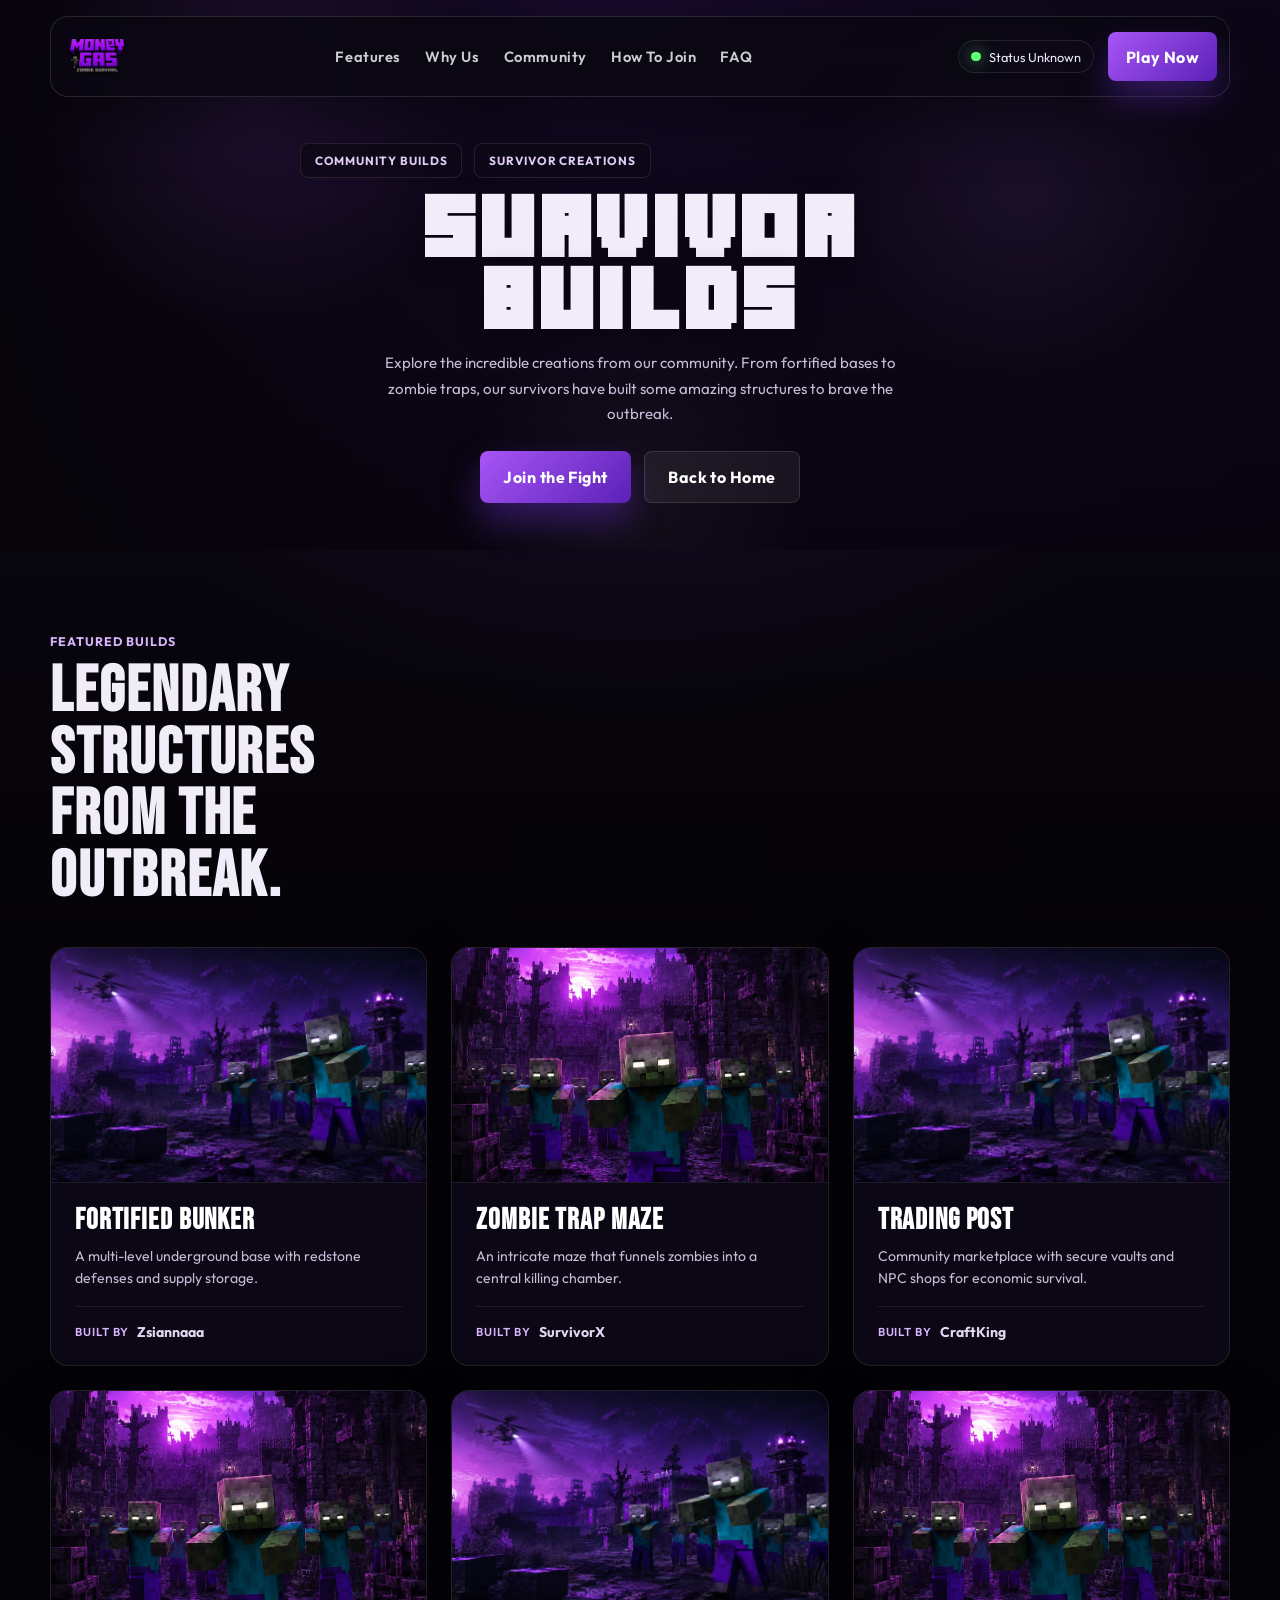
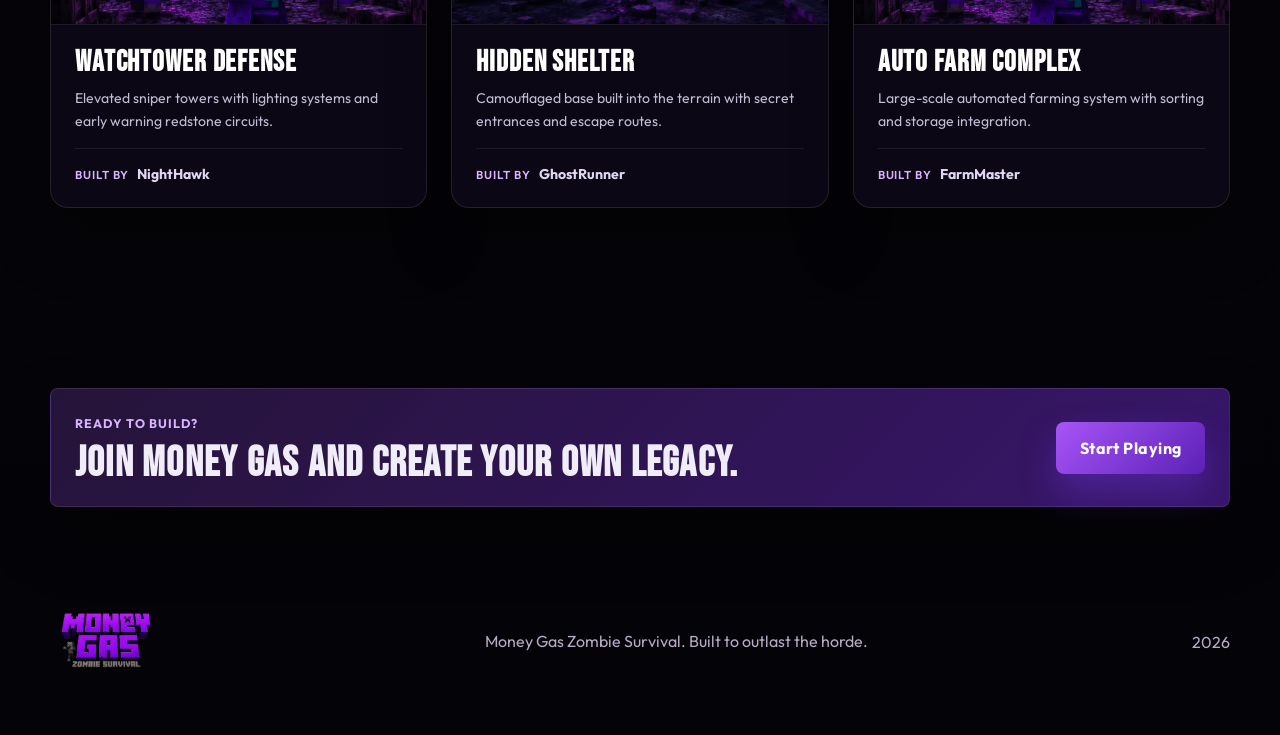
==== community.html @ 5d355101 "Remove buggy community API, create dedicated builds page Co-authored-by: CommandCodeBot <noreply@com" ====
<!DOCTYPE html>
<html lang="en">

<head>
  <meta charset="UTF-8">
  <meta name="viewport" content="width=device-width, initial-scale=1.0">
  <title>Community - Money Gas Zombie Survival</title>
  <meta name="description"
    content="Check out the amazing builds from Money Gas survivors. Browse player creations, bases, and structures from the community.">
  <link rel="icon" type="image/png" href="img/websiteicon_purple.png">
  <link rel="preconnect" href="https://fonts.googleapis.com">
  <link rel="preconnect" href="https://fonts.gstatic.com" crossorigin>
  <link
    href="https://fonts.googleapis.com/css2?family=Bebas+Neue&family=Outfit:wght@300;400;500;600;700;800&display=swap"
    rel="stylesheet">
  <link rel="stylesheet" href="style.css">
</head>

<body>
  <div class="site-shell">
    <header class="topbar">
      <a class="brand" href="index.html" aria-label="Money Gas home">
        <img src="img/logo_purple.png" alt="Money Gas logo">
      </a>

      <button class="nav-toggle" type="button" aria-expanded="false" aria-label="Open navigation">
        <span></span>
        <span></span>
        <span></span>
      </button>

      <nav class="nav">
        <a href="index.html#features">Features</a>
        <a href="index.html#survival">Why Us</a>
        <a href="community.html">Community</a>
        <a href="index.html#join">How To Join</a>
        <a href="index.html#faq">FAQ</a>
      </nav>

      <div class="topbar-actions">
        <div class="status-pill" id="server-status">
          <span class="status-dot"></span>
          <span id="status-text">Checking...</span>
        </div>
        <a class="button button-small" href="index.html#join">Play Now</a>
      </div>
    </header>

    <main>
      <section class="hero hero-community" id="home">
        <div class="hero-overlay"></div>
        <div class="hero-noise"></div>

        <div class="hero-content hero-content-center">
          <div class="hero-copy hero-copy-center">
            <div class="eyebrow-group">
              <span class="eyebrow">Community Builds</span>
              <span class="eyebrow">Survivor Creations</span>
            </div>

            <h1>Survivor Builds</h1>
            <p>
              Explore the incredible creations from our community. From fortified bases
              to zombie traps, our survivors have built some amazing structures to brave
              the outbreak.
            </p>

            <div class="hero-actions">
              <a class="button" href="index.html#join">Join the Fight</a>
              <a class="button button-ghost" href="index.html">Back to Home</a>
            </div>
          </div>
        </div>
      </section>

      <section class="section section-builds">
        <div class="section-heading">
          <span class="section-kicker">Featured Builds</span>
          <h2>Legendary structures from the outbreak.</h2>
        </div>

        <div class="builds-grid">
          <article class="build-card reveal">
            <div class="build-image">
              <img src="img/img1_purple.png" alt="Fortified bunker base">
            </div>
            <div class="build-info">
              <h3>Fortified Bunker</h3>
              <p>A multi-level underground base with redstone defenses and supply storage.</p>
              <div class="build-author">
                <span class="build-author-label">Built by</span>
                <span class="build-author-name">Zsiannaaa</span>
              </div>
            </div>
          </article>

          <article class="build-card reveal">
            <div class="build-image">
              <img src="img/img2_purple.png" alt="Zombie trap maze">
            </div>
            <div class="build-info">
              <h3>Zombie Trap Maze</h3>
              <p>An intricate maze that funnels zombies into a central killing chamber.</p>
              <div class="build-author">
                <span class="build-author-label">Built by</span>
                <span class="build-author-name">SurvivorX</span>
              </div>
            </div>
          </article>

          <article class="build-card reveal">
            <div class="build-image">
              <img src="img/img1_purple.png" alt="Trading post">
            </div>
            <div class="build-info">
              <h3>Trading Post</h3>
              <p>Community marketplace with secure vaults and NPC shops for economic survival.</p>
              <div class="build-author">
                <span class="build-author-label">Built by</span>
                <span class="build-author-name">CraftKing</span>
              </div>
            </div>
          </article>

          <article class="build-card reveal">
            <div class="build-image">
              <img src="img/img2_purple.png" alt="Watchtower defense">
            </div>
            <div class="build-info">
              <h3>Watchtower Defense</h3>
              <p>Elevated sniper towers with lighting systems and early warning redstone circuits.</p>
              <div class="build-author">
                <span class="build-author-label">Built by</span>
                <span class="build-author-name">NightHawk</span>
              </div>
            </div>
          </article>

          <article class="build-card reveal">
            <div class="build-image">
              <img src="img/img1_purple.png" alt="Hidden bunker">
            </div>
            <div class="build-info">
              <h3>Hidden Shelter</h3>
              <p>Camouflaged base built into the terrain with secret entrances and escape routes.</p>
              <div class="build-author">
                <span class="build-author-label">Built by</span>
                <span class="build-author-name">GhostRunner</span>
              </div>
            </div>
          </article>

          <article class="build-card reveal">
            <div class="build-image">
              <img src="img/img2_purple.png" alt="Auto farm complex">
            </div>
            <div class="build-info">
              <h3>Auto Farm Complex</h3>
              <p>Large-scale automated farming system with sorting and storage integration.</p>
              <div class="build-author">
                <span class="build-author-label">Built by</span>
                <span class="build-author-name">FarmMaster</span>
              </div>
            </div>
          </article>
        </div>
      </section>

      <section class="section section-cta">
        <div class="cta-banner reveal">
          <div>
            <span class="section-kicker">Ready to Build?</span>
            <h3>Join Money Gas and create your own legacy.</h3>
          </div>
          <a class="button" href="index.html#join">Start Playing</a>
        </div>
      </section>
    </main>

    <footer class="footer">
      <img src="img/logo_purple.png" alt="Money Gas footer logo">
      <p>Money Gas Zombie Survival. Built to outlast the horde.</p>
      <span id="year"></span>
    </footer>
  </div>

  <script src="script.js"></script>
</body>

</html>
---- style.css ----
:root {
  --bg: #060409;
  --bg-soft: #0d0816;
  --panel: rgba(14, 9, 24, 0.82);
  --panel-strong: rgba(22, 10, 36, 0.95);
  --line: rgba(255, 255, 255, 0.09);
  --text: #f0edf8;
  --muted: #c4bcd6;
  --purple-1: #a855f7;
  --purple-2: #7c3aed;
  --purple-3: #4c1d95;
  --glow: rgba(168, 85, 247, 0.38);
  --shadow: 0 30px 60px rgba(0, 0, 0, 0.35);
  --radius-lg: 18px;
  --radius-md: 8px;
  --radius-sm: 8px;
  --container: min(1180px, calc(100% - 2rem));
}

@font-face {
  font-family: "Minecrafter";
  src: url("fonts/Minecrafter.Reg.ttf") format("truetype");
  font-weight: 400;
  font-style: normal;
  font-display: swap;
}

* {
  box-sizing: border-box;
}

html {
  scroll-behavior: smooth;
}

body {
  margin: 0;
  min-width: 320px;
  background:
    radial-gradient(circle at top, rgba(124, 58, 237, 0.22), transparent 30%),
    linear-gradient(180deg, #0d0816 0%, #060409 35%, #040307 100%);
  color: var(--text);
  font-family: "Outfit", "Segoe UI", sans-serif;
}

img,
video {
  max-width: 100%;
  display: block;
}

a {
  color: inherit;
  text-decoration: none;
}

button {
  font: inherit;
}

.site-shell {
  position: relative;
  overflow-x: clip;
}

.site-shell::before {
  content: "";
  position: fixed;
  inset: 0;
  pointer-events: none;
  background-image:
    linear-gradient(rgba(255, 255, 255, 0.02) 1px, transparent 1px),
    linear-gradient(90deg, rgba(255, 255, 255, 0.02) 1px, transparent 1px);
  background-size: 42px 42px;
  mask-image: linear-gradient(180deg, rgba(0, 0, 0, 0.55), transparent 80%);
}

.topbar {
  position: fixed;
  top: 16px;
  left: 50%;
  z-index: 20;
  width: var(--container);
  display: flex;
  align-items: center;
  justify-content: space-between;
  gap: 0.65rem;
  min-height: 60px;
  padding: 0.4rem 0.75rem;
  border: 1px solid rgba(255, 255, 255, 0.12);
  border-radius: var(--radius-lg);
  background: rgba(10, 7, 18, 0.88);
  box-shadow: 0 24px 60px rgba(0, 0, 0, 0.42);
  backdrop-filter: blur(18px);
  transform: translateX(-50%);
}

.brand {
  flex: 0 0 auto;
}

.brand img {
  width: clamp(58px, 5.2vw, 78px);
}

.nav {
  display: flex;
  align-items: center;
  gap: 1.5rem;
  font-size: 0.92rem;
  font-weight: 600;
  font-family: "Outfit", "Segoe UI", sans-serif;
  letter-spacing: 0.04em;
}

.nav a {
  position: relative;
  color: rgba(255, 255, 255, 0.8);
  transition: color 180ms ease;
}

.nav a::after {
  content: "";
  position: absolute;
  left: 0;
  bottom: -0.35rem;
  width: 100%;
  height: 2px;
  background: linear-gradient(90deg, var(--purple-1), #e9d5ff);
  transform: scaleX(0);
  transform-origin: left;
  transition: transform 220ms ease;
}

.nav a:hover,
.nav a:focus-visible {
  color: #fff;
}

.nav a:hover::after,
.nav a:focus-visible::after {
  transform: scaleX(1);
}

.topbar-actions {
  display: flex;
  align-items: center;
  gap: 0.85rem;
}

.status-pill,
.eyebrow,
.hero-server-card,
.feature-card,
.info-card,
.join-step,
.faq-item,
.cta-banner,
.hero-stats article {
  border: 1px solid rgba(255, 255, 255, 0.1);
  background: var(--panel);
  backdrop-filter: blur(12px);
}

.status-pill {
  display: inline-flex;
  align-items: center;
  gap: 0.55rem;
  padding: 0.48rem 0.75rem;
  border-radius: 999px;
  color: #f0ecff;
  font-size: 0.8rem;
  white-space: nowrap;
}

.status-dot {
  width: 0.6rem;
  height: 0.6rem;
  border-radius: 50%;
  background: #64ff78;
  box-shadow: 0 0 16px rgba(100, 255, 120, 0.8);
}

.button {
  display: inline-flex;
  align-items: center;
  justify-content: center;
  min-height: 52px;
  padding: 0.9rem 1.45rem;
  border: 0;
  border-radius: var(--radius-sm);
  background: linear-gradient(135deg, #a855f7, #5b21b6);
  color: #fff;
  font-family: "Outfit", "Segoe UI", sans-serif;
  font-weight: 700;
  letter-spacing: 0.03em;
  cursor: pointer;
  box-shadow: 0 18px 35px rgba(124, 58, 237, 0.35);
  transition: transform 180ms ease, box-shadow 180ms ease, filter 180ms ease;
}

.button:hover,
.button:focus-visible {
  transform: translateY(-2px);
  box-shadow: 0 24px 44px rgba(124, 58, 237, 0.42);
  filter: brightness(1.06);
}

.button-small {
  min-height: 44px;
  padding-inline: 1.1rem;
}

.button-ghost {
  background: rgba(255, 255, 255, 0.06);
  box-shadow: none;
  border: 1px solid rgba(255, 255, 255, 0.12);
}

.nav-toggle {
  display: none;
  width: 48px;
  height: 48px;
  border: 1px solid rgba(255, 255, 255, 0.12);
  border-radius: var(--radius-sm);
  background: rgba(255, 255, 255, 0.04);
  cursor: pointer;
}

.nav-toggle span {
  display: block;
  width: 18px;
  height: 2px;
  margin: 4px auto;
  background: #fff;
  transition: transform 180ms ease, opacity 180ms ease;
}

.hero {
  position: relative;
  min-height: 100vh;
  padding: 7.2rem 0 1.4rem;
  isolation: isolate;
}

.hero-video,
.hero-overlay,
.hero-noise {
  position: absolute;
  inset: 0;
}

.hero-video {
  width: 100%;
  height: 100%;
  object-fit: cover;
  filter: saturate(0.95) contrast(1.05);
}

.hero-overlay {
  background:
    linear-gradient(90deg, rgba(6, 4, 9, 0.94) 0%, rgba(8, 4, 14, 0.66) 44%, rgba(8, 4, 14, 0.86) 100%),
    linear-gradient(180deg, rgba(76, 29, 149, 0.44) 0%, rgba(14, 5, 24, 0.7) 100%);
}

.hero-noise {
  background:
    radial-gradient(circle at 20% 20%, rgba(168, 85, 247, 0.12), transparent 20%),
    radial-gradient(circle at 80% 35%, rgba(192, 132, 252, 0.08), transparent 18%),
    radial-gradient(circle at 50% 90%, rgba(255, 255, 255, 0.04), transparent 22%);
  mix-blend-mode: screen;
  will-change: transform;
}

.hero-content,
.hero-stats,
.section,
.footer {
  position: relative;
  z-index: 1;
  width: var(--container);
  margin: 0 auto;
}

.hero-content {
  display: grid;
  grid-template-columns: minmax(0, 1.2fr) minmax(280px, 0.8fr);
  align-items: center;
  gap: clamp(1.2rem, 3.2vw, 3rem);
  min-height: calc(100vh - 8.8rem);
}

.hero-copy {
  max-width: 760px;
  padding-top: 0.25rem;
}

.eyebrow-group {
  display: flex;
  flex-wrap: wrap;
  gap: 0.75rem;
  margin-bottom: 1rem;
}

.eyebrow {
  padding: 0.55rem 0.85rem;
  border-radius: var(--radius-sm);
  font-size: 0.74rem;
  font-weight: 700;
  letter-spacing: 0.08em;
  text-transform: uppercase;
  color: #e9d5ff;
}

.hero h1,
.section h2,
.cta-banner h3,
.join-step h3,
.feature-card h3,
.info-card h3 {
  margin: 0;
  font-family: "Bebas Neue", Impact, sans-serif;
  letter-spacing: 0.03em;
  line-height: 0.96;
}

.hero h1 {
  font-family: "Minecrafter", "Bebas Neue", Impact, sans-serif;
  font-size: clamp(2.45rem, 4.6vw, 4.5rem);
  max-width: 14ch;
  line-height: 0.94;
  letter-spacing: 0.06em;
  text-shadow: 0 6px 24px rgba(0, 0, 0, 0.35);
}

.hero p,
.split-panel p,
.feature-card p,
.info-card p,
.join-step p,
.faq-item p,
.footer p {
  color: var(--muted);
  line-height: 1.7;
}

.hero p {
  max-width: 52ch;
  margin: 0.75rem 0 0;
  font-size: 0.94rem;
}

.hero-actions {
  display: flex;
  flex-wrap: wrap;
  gap: 0.8rem;
  margin-top: 1rem;
}

.hero-info-row {
  display: grid;
  grid-template-columns: minmax(0, 1.45fr) minmax(0, 1fr);
  gap: 1rem;
  margin-top: 0.9rem;
  align-items: stretch;
}

.hero-server-card {
  display: grid;
  grid-template-columns: minmax(130px, 1.2fr) minmax(90px, 0.9fr) minmax(130px, 1.3fr);
  gap: 0.85rem;
  padding: 0.9rem 1rem;
  border-radius: var(--radius-md);
  box-shadow: var(--shadow);
}

.card-label,
.section-kicker,
.feature-index,
.join-step span {
  display: inline-block;
  text-transform: uppercase;
  letter-spacing: 0.08em;
  font-size: 0.78rem;
  font-family: "Outfit", "Segoe UI", sans-serif;
  font-weight: 700;
  color: #d8b4fe;
}

.hero-server-card strong,
.hero-stats .stat-value {
  display: block;
  margin-top: 0.4rem;
  font-size: 0.84rem;
  color: #fff;
  line-height: 1.25;
  word-break: normal;
}

.hero-server-card div:first-child strong {
  white-space: nowrap;
  font-size: 0.72rem;
  letter-spacing: 0;
}

.hero-visual {
  position: relative;
  display: grid;
  place-items: center;
  justify-self: end;
  width: min(100%, 620px);
  will-change: transform;
}

.hero-visual-ring {
  position: absolute;
  width: min(34rem, 80vw);
  aspect-ratio: 1;
  border-radius: 50%;
  background:
    radial-gradient(circle, rgba(168, 85, 247, 0.28) 0%, rgba(168, 85, 247, 0.08) 45%, transparent 70%);
  filter: blur(12px);
  animation: pulse 6s ease-in-out infinite;
}

.hero-visual img {
  position: relative;
  width: min(44rem, 125%);
  filter: drop-shadow(0 18px 40px rgba(0, 0, 0, 0.55));
  animation: float 5.5s ease-in-out infinite;
}

.mods-alert-badge {
  position: relative;
  display: inline-flex;
  align-items: center;
  gap: 0.55rem;
  margin-top: 0.85rem;
  padding: 0.7rem 1.2rem;
  border: 1px solid rgba(168, 85, 247, 0.45);
  border-radius: var(--radius-sm);
  background: linear-gradient(135deg, rgba(168, 85, 247, 0.2), rgba(124, 58, 237, 0.3));
  backdrop-filter: blur(12px);
  font-family: "Outfit", "Segoe UI", sans-serif;
  font-weight: 700;
  font-size: 0.88rem;
  color: #fff;
  letter-spacing: 0.04em;
  text-transform: uppercase;
  box-shadow: 0 0 28px rgba(168, 85, 247, 0.35), 0 8px 24px rgba(0, 0, 0, 0.4);
  animation: mods-alert-pulse 2s ease-in-out infinite;
  cursor: pointer;
  transition: transform 180ms ease, box-shadow 180ms ease;
}

.mods-alert-badge:hover {
  transform: translateY(-2px) scale(1.03);
  box-shadow: 0 0 40px rgba(168, 85, 247, 0.5), 0 12px 32px rgba(0, 0, 0, 0.5);
}

.mods-alert-icon {
  font-size: 1.1rem;
  animation: mods-alert-pulse 1.5s ease-in-out infinite;
}

@keyframes mods-alert-pulse {
  0%, 100% {
    box-shadow: 0 0 28px rgba(168, 85, 247, 0.35), 0 8px 24px rgba(0, 0, 0, 0.4);
    border-color: rgba(168, 85, 247, 0.45);
  }
  50% {
    box-shadow: 0 0 44px rgba(168, 85, 247, 0.55), 0 12px 30px rgba(0, 0, 0, 0.5);
    border-color: rgba(192, 132, 252, 0.7);
  }
}

.hero-stats {
  display: grid;
  grid-template-columns: 1fr;
  gap: 1rem;
}

.hero-stats article {
  padding: 1rem 1.1rem;
  border-radius: var(--radius-md);
  box-shadow: var(--shadow);
}

.hero-community {
  min-height: 60vh;
  background:
    radial-gradient(circle at top, rgba(124, 58, 237, 0.22), transparent 30%),
    linear-gradient(180deg, #0d0816 0%, #060409 35%, #040307 100%);
}

.hero-content-center {
  min-height: calc(60vh - 8rem);
  display: flex;
  align-items: center;
  justify-content: center;
}

.hero-copy-center {
  max-width: 680px;
  text-align: center;
}

.hero-copy-center h1 {
  font-family: "Minecrafter", "Bebas Neue", Impact, sans-serif;
  font-size: clamp(3rem, 6vw, 5rem);
  max-width: none;
  line-height: 0.94;
  letter-spacing: 0.06em;
  text-shadow: 0 6px 24px rgba(0, 0, 0, 0.35);
}

.hero-copy-center p {
  max-width: 52ch;
  margin: 0.75rem auto 0;
  font-size: 0.94rem;
}

.hero-copy-center .hero-actions {
  justify-content: center;
  margin-top: 1.5rem;
}

.section-builds .section-heading {
  margin-bottom: 2.5rem;
}

.builds-grid {
  display: grid;
  grid-template-columns: repeat(3, minmax(0, 1fr));
  gap: 1.5rem;
}

.build-card {
  border: 1px solid rgba(255, 255, 255, 0.1);
  border-radius: var(--radius-lg);
  background: var(--panel);
  backdrop-filter: blur(12px);
  overflow: hidden;
  box-shadow: var(--shadow);
  transition: transform 220ms ease, border-color 220ms ease, box-shadow 220ms ease;
}

.build-card:hover {
  transform: translateY(-6px);
  border-color: rgba(168, 85, 247, 0.4);
  box-shadow: 0 16px 40px rgba(168, 85, 247, 0.2);
}

.build-image {
  width: 100%;
  aspect-ratio: 16 / 10;
  overflow: hidden;
  border-bottom: 1px solid rgba(255, 255, 255, 0.08);
}

.build-image img {
  width: 100%;
  height: 100%;
  object-fit: cover;
  transition: transform 400ms ease;
}

.build-card:hover .build-image img {
  transform: scale(1.05);
}

.build-info {
  padding: 1.5rem;
}

.build-info h3 {
  margin: 0;
  font-family: "Bebas Neue", Impact, sans-serif;
  font-size: 1.8rem;
  letter-spacing: 0.03em;
  line-height: 0.96;
  color: #fff;
}

.build-info p {
  margin: 0.65rem 0 1rem;
  color: var(--muted);
  line-height: 1.6;
  font-size: 0.88rem;
}

.build-author {
  display: flex;
  align-items: center;
  gap: 0.5rem;
  padding-top: 1rem;
  border-top: 1px solid rgba(255, 255, 255, 0.08);
}

.build-author-label {
  font-size: 0.72rem;
  font-weight: 600;
  text-transform: uppercase;
  letter-spacing: 0.08em;
  color: #d8b4fe;
}

.build-author-name {
  font-size: 0.88rem;
  font-weight: 700;
  color: #e2d7f2;
}

.section-cta {
  padding-top: 0;
}

.stat-label {
  color: var(--muted);
  line-height: 1.5;
}

.status-dot--offline {
  background: #ff4444;
  box-shadow: 0 0 16px rgba(255, 68, 68, 0.8);
}

.server-status--offline {
  border-color: rgba(255, 68, 68, 0.3);
}

.section {
  padding: 5rem 0;
}

.section-heading {
  max-width: 780px;
  margin-bottom: 2.4rem;
}

.section-features-top {
  display: grid;
  grid-template-columns: minmax(0, 1fr) minmax(280px, 0.9fr);
  gap: 1.25rem;
  align-items: center;
  margin-bottom: 1rem;
}

.section-features-top .section-heading {
  margin-bottom: 0;
}

.features-image {
  margin: 0;
  border: 1px solid rgba(255, 255, 255, 0.1);
  border-radius: var(--radius-lg);
  overflow: hidden;
  background: var(--panel);
  box-shadow: var(--shadow);
  min-height: 320px;
}

.features-image img {
  width: 100%;
  height: 100%;
  object-fit: cover;
}

.section-kicker {
  margin-bottom: 0.8rem;
}

.section h2 {
  font-size: clamp(2.4rem, 5vw, 4rem);
  max-width: 12ch;
}

.feature-grid {
  display: grid;
  grid-template-columns: repeat(4, minmax(0, 1fr));
  gap: 1rem;
}

.feature-card,
.info-card,
.join-step,
.faq-item,
.cta-banner {
  border-radius: var(--radius-md);
  box-shadow: var(--shadow);
}

.feature-card {
  padding: 1.45rem;
}

.feature-card h3 {
  margin-top: 0.85rem;
  font-size: 1.8rem;
}

.section-split {
  display: grid;
  grid-template-columns: 1.08fr 0.92fr;
  gap: 1rem;
  align-items: stretch;
}

.split-panel {
  padding: 2rem;
  border-radius: var(--radius-lg);
  background:
    linear-gradient(180deg, rgba(14, 6, 22, 0.72), rgba(8, 4, 14, 0.78)),
    linear-gradient(120deg, rgba(91, 33, 182, 0.24), rgba(14, 5, 22, 0.32)),
    url("img/img2_purple.png");
  background-size: cover;
  background-position: center center;
  background-repeat: no-repeat;
  border: 1px solid rgba(255, 255, 255, 0.12);
  overflow: hidden;
  box-shadow: var(--shadow);
}

.split-stack {
  display: grid;
  gap: 1rem;
}

.info-card {
  padding: 1.6rem;
}

.info-card h3 {
  margin-top: 0.7rem;
  font-size: 1.8rem;
}

.check-list {
  margin: 1.4rem 0 0;
  padding: 0;
  list-style: none;
}

.check-list li {
  position: relative;
  padding-left: 1.4rem;
  margin-top: 0.8rem;
  color: #e2d7f2;
}

.check-list li::before {
  content: "";
  position: absolute;
  left: 0;
  top: 0.7rem;
  width: 0.45rem;
  height: 0.45rem;
  border-radius: 50%;
  background: var(--purple-1);
  box-shadow: 0 0 15px var(--glow);
}

.join-grid {
  display: grid;
  grid-template-columns: repeat(3, minmax(0, 1fr));
  gap: 1rem;
}

.join-step {
  padding: 1.5rem;
}

.join-step h3 {
  margin-top: 0.75rem;
  font-size: 1.8rem;
}

.join-download {
  margin-top: 1rem;
  width: 100%;
}

.cta-banner {
  display: flex;
  align-items: center;
  justify-content: space-between;
  gap: 1rem;
  margin-top: 1.25rem;
  padding: 1.4rem 1.5rem;
  background:
    linear-gradient(135deg, rgba(168, 85, 247, 0.16), rgba(76, 29, 149, 0.68)),
    rgba(14, 9, 24, 0.86);
}

.cta-banner h3 {
  font-size: clamp(1.8rem, 4vw, 2.6rem);
}

.faq-list {
  display: grid;
  gap: 1rem;
}

.faq-item {
  padding: 0;
  overflow: hidden;
}

.faq-item summary {
  list-style: none;
  cursor: pointer;
  padding: 1.3rem 1.4rem;
  font-size: 1.04rem;
  font-weight: 700;
}

.faq-item summary::-webkit-details-marker {
  display: none;
}

.faq-item p {
  margin: 0;
  padding: 0 1.4rem 1.4rem;
}

.section-community .section-heading {
  margin-bottom: 2rem;
}

.community-panel {
  border: 1px solid rgba(255, 255, 255, 0.1);
  border-radius: var(--radius-lg);
  background: var(--panel);
  backdrop-filter: blur(12px);
  padding: 2rem;
  box-shadow: var(--shadow);
}

.community-panel h3 {
  margin: 0;
  font-family: "Bebas Neue", Impact, sans-serif;
  font-size: 2rem;
  letter-spacing: 0.03em;
  line-height: 0.96;
}

.community-panel p {
  color: var(--muted);
  margin: 0.5rem 0 1.5rem;
  line-height: 1.6;
}

.skin-grid {
  display: grid;
  grid-template-columns: repeat(auto-fill, minmax(110px, 1fr));
  gap: 1rem;
}

.skin-card {
  display: flex;
  flex-direction: column;
  align-items: center;
  gap: 0.6rem;
  padding: 1.2rem 0.8rem;
  border: 1px solid rgba(255, 255, 255, 0.08);
  border-radius: var(--radius-md);
  background: rgba(255, 255, 255, 0.03);
  transition: transform 220ms ease, border-color 220ms ease, box-shadow 220ms ease;
}

.skin-card:hover {
  transform: translateY(-4px);
  border-color: rgba(168, 85, 247, 0.4);
  box-shadow: 0 12px 32px rgba(168, 85, 247, 0.15);
}

.skin-card img {
  width: 54px;
  height: auto;
  image-rendering: pixelated;
  filter: drop-shadow(0 4px 12px rgba(0, 0, 0, 0.5));
}

.skin-card-name {
  font-size: 0.82rem;
  font-weight: 600;
  color: #e2d7f2;
  text-align: center;
  word-break: break-word;
}

.skin-card-status {
  display: inline-flex;
  align-items: center;
  gap: 0.35rem;
  font-size: 0.7rem;
  color: #64ff78;
  font-weight: 600;
  letter-spacing: 0.04em;
  text-transform: uppercase;
}

.skin-card-status::before {
  content: "";
  width: 5px;
  height: 5px;
  border-radius: 50%;
  background: #64ff78;
  box-shadow: 0 0 8px rgba(100, 255, 120, 0.8);
}

.skin-loading {
  grid-column: 1 / -1;
  text-align: center;
  padding: 2rem 1rem;
  color: var(--muted);
  font-size: 0.9rem;
}

.skin-empty {
  grid-column: 1 / -1;
  text-align: center;
  padding: 2rem 1rem;
  color: var(--muted);
  font-size: 0.9rem;
  font-style: italic;
}

@media (max-width: 1100px) {
  .community-grid {
    grid-template-columns: repeat(2, minmax(0, 1fr));
  }
}

@media (max-width: 860px) {
  .community-grid {
    grid-template-columns: 1fr;
  }

  .builds-grid {
    grid-template-columns: repeat(2, minmax(0, 1fr));
  }

  .skin-grid {
    grid-template-columns: repeat(auto-fill, minmax(90px, 1fr));
  }
}

.footer {
  display: flex;
  align-items: center;
  justify-content: space-between;
  gap: 1rem;
  padding: 0 0 2.4rem;
}

.footer img {
  width: 110px;
}

.footer p,
.footer span {
  margin: 0;
  color: #b8a9c6;
}

.reveal {
  opacity: 0;
  transform: translateY(24px);
  transition: opacity 500ms ease, transform 500ms ease;
}

.reveal.is-visible {
  opacity: 1;
  transform: translateY(0);
}

@media (prefers-reduced-motion: reduce) {
  html {
    scroll-behavior: auto;
  }

  .hero-visual,
  .hero-noise {
    transform: none !important;
  }
}

@keyframes float {
  0%,
  100% {
    transform: translateY(0);
  }
  50% {
    transform: translateY(-10px);
  }
}

@keyframes pulse {
  0%,
  100% {
    transform: scale(1);
    opacity: 0.9;
  }
  50% {
    transform: scale(1.06);
    opacity: 1;
  }
}

@media (max-width: 1100px) {
  .hero-content,
  .section-split,
  .section-features-top,
  .feature-grid,
  .join-grid {
    grid-template-columns: repeat(2, minmax(0, 1fr));
  }

  .feature-grid article:last-child,
  .join-grid article:last-child {
    grid-column: span 2;
  }

  .hero-content {
    align-items: center;
  }

  .hero {
    padding-top: 8.2rem;
  }

  .hero h1 {
    font-size: clamp(3.1rem, 7vw, 5.25rem);
  }
}

@media (max-width: 860px) {
  .topbar {
    top: 12px;
    min-height: 64px;
    border-radius: var(--radius-lg);
    padding: 0.75rem;
    flex-wrap: wrap;
  }

  .nav-toggle {
    display: inline-block;
    margin-left: auto;
  }

  .nav {
    display: none;
    width: 100%;
    flex-direction: column;
    align-items: flex-start;
    gap: 1rem;
    padding: 0.4rem 0.2rem 0.2rem;
  }

  .nav.is-open {
    display: flex;
  }

  .topbar-actions {
    justify-content: space-between;
  }

  .hero {
    padding-top: 9.4rem;
  }

  .hero-content,
  .section-split,
  .section-features-top,
  .feature-grid,
  .join-grid,
  .hero-info-row,
  .hero-server-card {
    grid-template-columns: 1fr;
  }

  .features-image {
    min-height: 240px;
  }

  .feature-grid article:last-child,
  .join-grid article:last-child,
  .hero-stats article:last-child {
    grid-column: auto;
  }

  .hero-visual {
    order: -1;
    justify-self: center;
  }

  .hero-visual img {
    width: min(24rem, 88vw);
  }

  .hero-copy {
    max-width: none;
  }

  .hero h1 {
    max-width: 12ch;
  }

  .cta-banner,
  .footer {
    flex-direction: column;
    align-items: flex-start;
  }
}

@media (max-width: 560px) {
  .builds-grid {
    grid-template-columns: 1fr;
  }

  .topbar-actions {
    width: 100%;
    flex-direction: column;
    align-items: stretch;
  }

  .button,
  .button-small,
  .button-ghost,
  .cta-banner .button {
    width: 100%;
  }

  .hero-actions {
    flex-direction: column;
  }

  .hero h1 {
    font-size: clamp(2.8rem, 14vw, 4rem);
  }

  .section {
    padding: 4.5rem 0;
  }
}
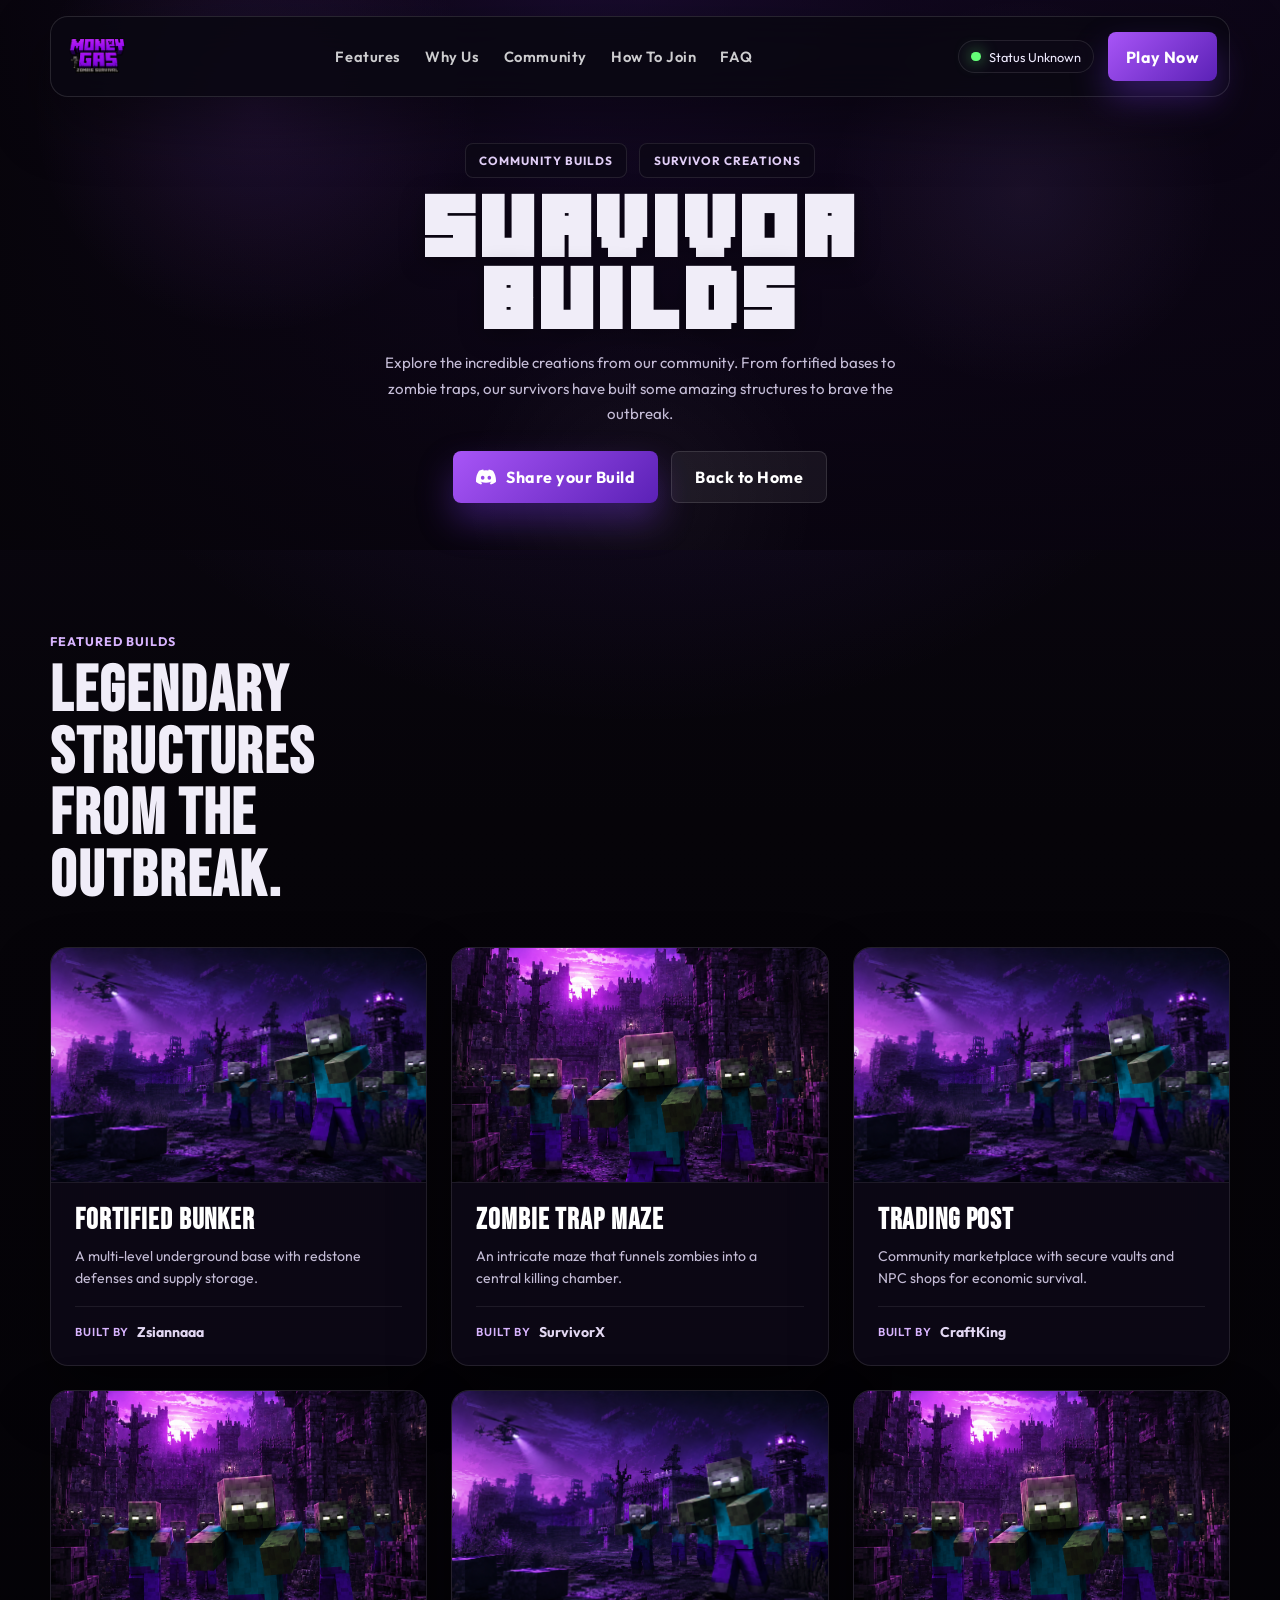
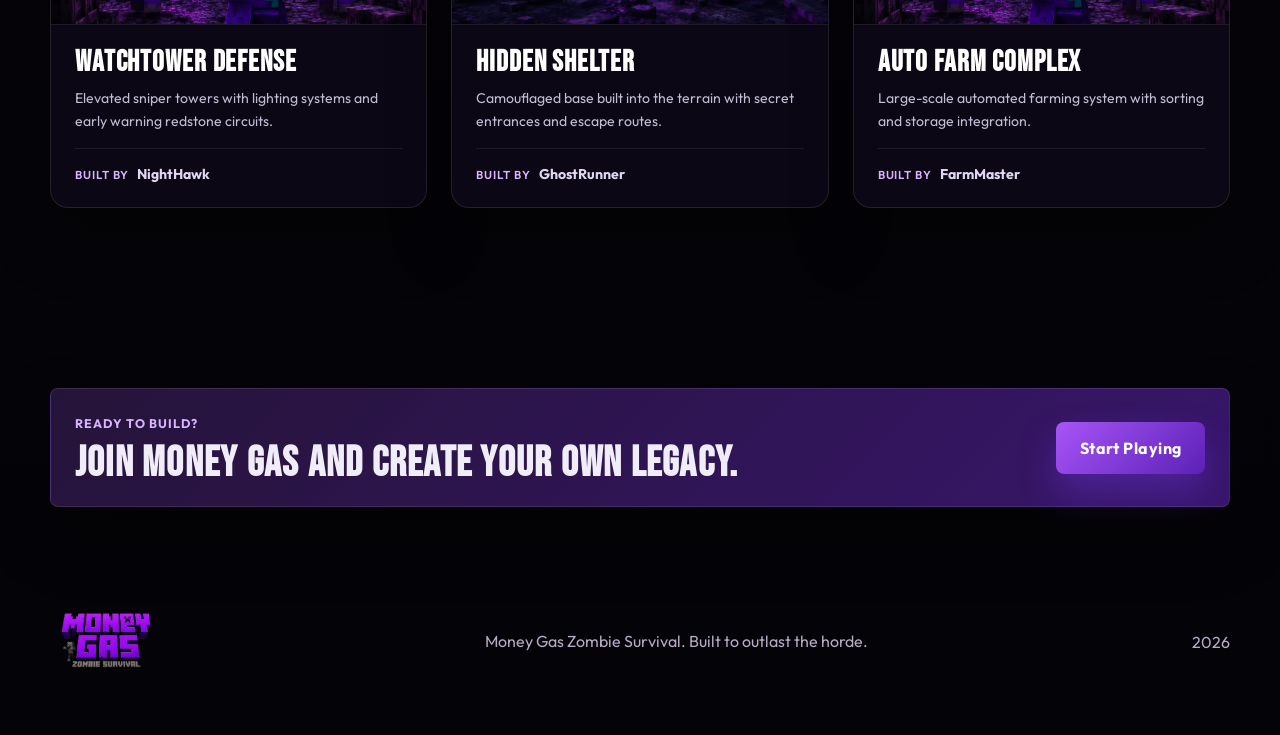
==== commit ed0946e6: "Center community hero text and add Discord button Co-authored-by: CommandCodeBot <noreply@commandcod" ====
--- a/community.html
+++ b/community.html
@@ -53,7 +53,7 @@
 
         <div class="hero-content hero-content-center">
           <div class="hero-copy hero-copy-center">
-            <div class="eyebrow-group">
+            <div class="eyebrow-group hero-eyebrow-center">
               <span class="eyebrow">Community Builds</span>
               <span class="eyebrow">Survivor Creations</span>
             </div>
@@ -65,8 +65,13 @@
               the outbreak.
             </p>
 
-            <div class="hero-actions">
-              <a class="button" href="index.html#join">Join the Fight</a>
+            <div class="hero-actions hero-actions-center">
+              <a class="button button-discord" href="https://discord.gg/JWaNy4Uju" target="_blank" rel="noopener noreferrer">
+                <svg width="20" height="20" viewBox="0 0 24 24" fill="currentColor">
+                  <path d="M20.317 4.37a19.791 19.791 0 0 0-4.885-1.515.074.074 0 0 0-.079.037c-.21.375-.444.864-.608 1.25a18.27 18.27 0 0 0-5.487 0 12.64 12.64 0 0 0-.617-1.25.077.077 0 0 0-.079-.037A19.736 19.736 0 0 0 3.677 4.37a.07.07 0 0 0-.032.027C.533 9.046-.32 13.58.099 18.057a.082.082 0 0 0 .031.057 19.9 19.9 0 0 0 5.993 3.03.078.078 0 0 0 .084-.028c.462-.63.874-1.295 1.226-1.994a.076.076 0 0 0-.041-.106 13.107 13.107 0 0 1-1.872-.892.077.077 0 0 1-.008-.128 10.2 10.2 0 0 0 .372-.292.074.074 0 0 1 .077-.01c3.928 1.793 8.18 1.793 12.062 0a.074.074 0 0 1 .078.01c.12.098.246.198.373.292a.077.077 0 0 1-.006.127 12.299 12.299 0 0 1-1.873.892.077.077 0 0 0-.041.107c.36.698.772 1.362 1.225 1.993a.076.076 0 0 0 .084.028 19.839 19.839 0 0 0 6.002-3.03.077.077 0 0 0 .032-.054c.5-5.177-.838-9.674-3.549-13.66a.061.061 0 0 0-.031-.03zM8.02 15.33c-1.183 0-2.157-1.085-2.157-2.419 0-1.333.956-2.419 2.157-2.419 1.21 0 2.176 1.096 2.157 2.42 0 1.333-.956 2.418-2.157 2.418zm7.975 0c-1.183 0-2.157-1.085-2.157-2.419 0-1.333.955-2.419 2.157-2.419 1.21 0 2.176 1.096 2.157 2.42 0 1.333-.946 2.418-2.157 2.418z"/>
+                </svg>
+                Share your Build
+              </a>
               <a class="button button-ghost" href="index.html">Back to Home</a>
             </div>
           </div>
--- a/style.css
+++ b/style.css
@@ -525,6 +525,24 @@
   margin-top: 1.5rem;
 }
 
+.hero-eyebrow-center {
+  justify-content: center;
+}
+
+.hero-actions-center {
+  justify-content: center;
+}
+
+.button-discord {
+  display: inline-flex;
+  align-items: center;
+  gap: 0.65rem;
+}
+
+.button-discord svg {
+  flex-shrink: 0;
+}
+
 .section-builds .section-heading {
   margin-bottom: 2.5rem;
 }
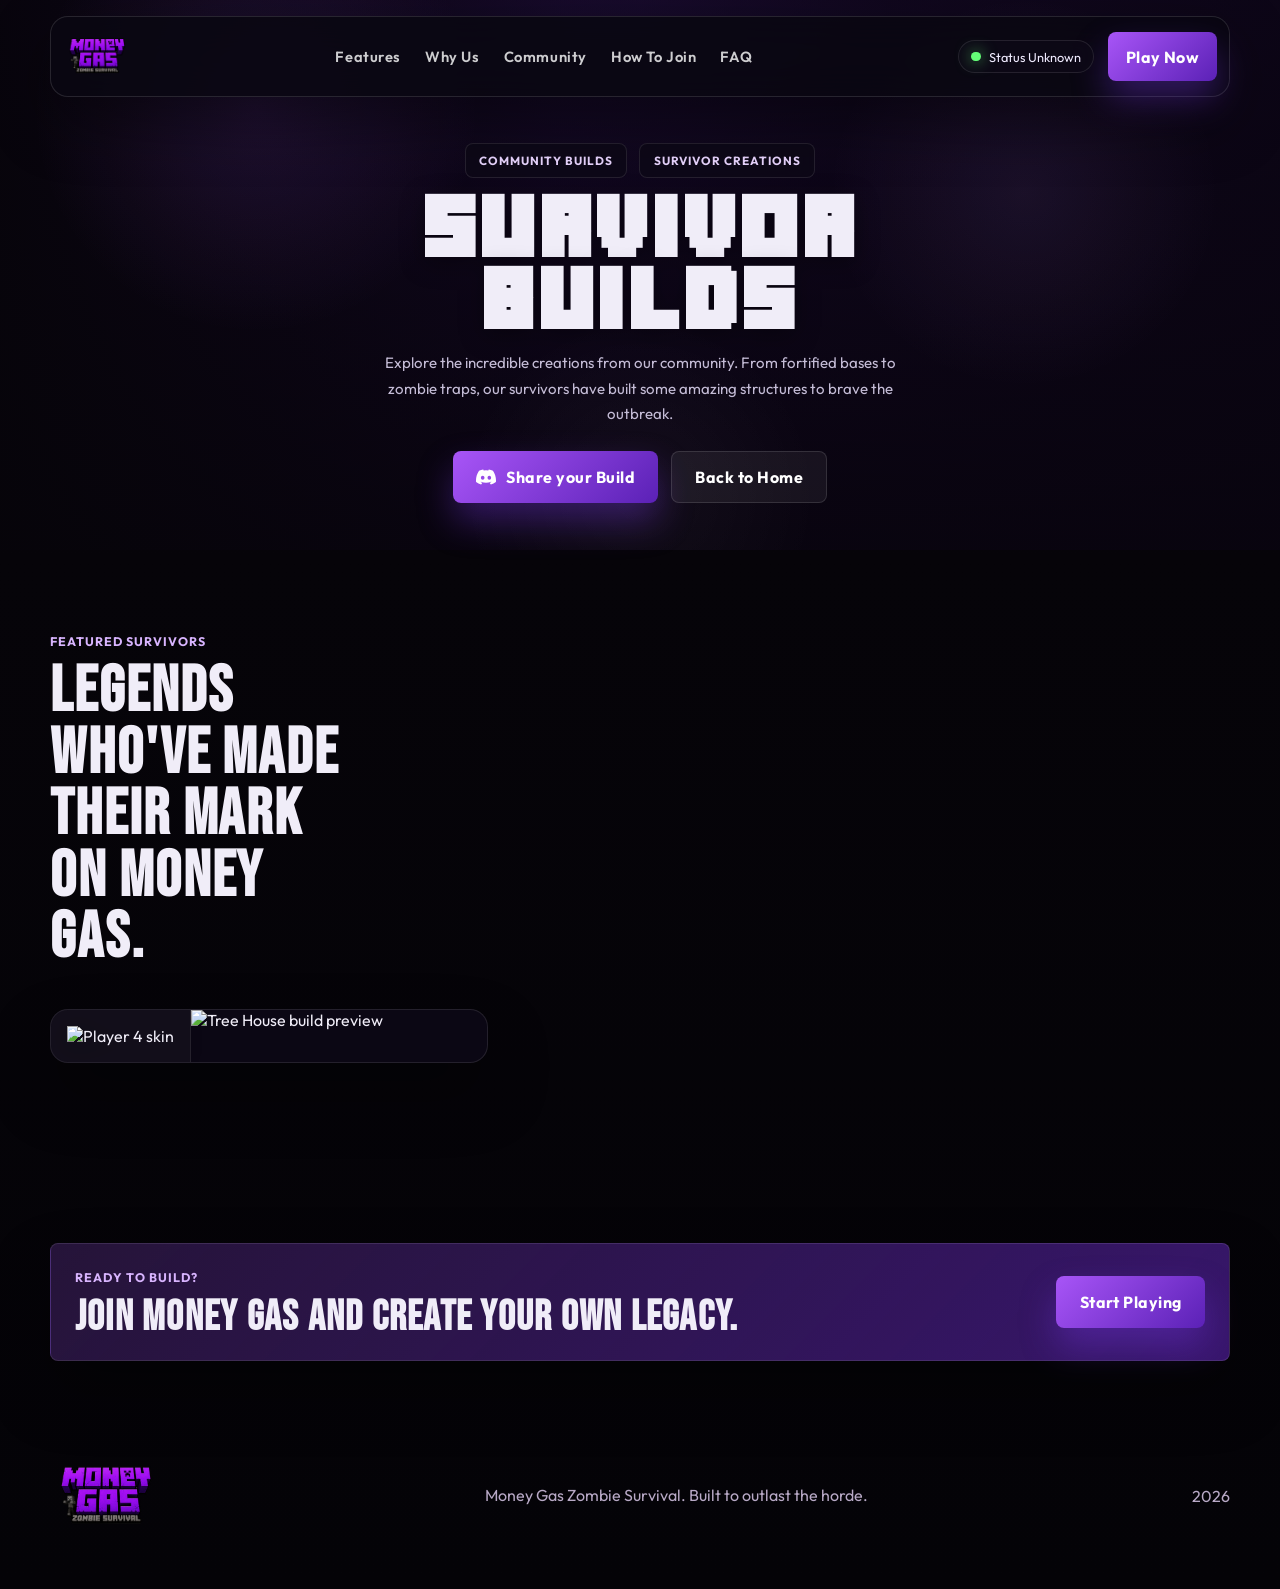
==== commit c35da21e: "Add player 4 showcase with builds and community card Co-authored-by: CommandCodeBot <noreply@command" ====
--- a/community.html
+++ b/community.html
@@ -80,94 +80,22 @@
 
       <section class="section section-builds">
         <div class="section-heading">
-          <span class="section-kicker">Featured Builds</span>
-          <h2>Legendary structures from the outbreak.</h2>
+          <span class="section-kicker">Featured Survivors</span>
+          <h2>Legends who've made their mark on Money Gas.</h2>
         </div>
 
-        <div class="builds-grid">
-          <article class="build-card reveal">
-            <div class="build-image">
-              <img src="img/img1_purple.png" alt="Fortified bunker base">
+        <div class="player-cards-grid">
+          <a href="player4.html" class="player-card reveal">
+            <div class="player-card-skin">
+              <img src="img/players/player4.png" alt="Player 4 skin">
             </div>
-            <div class="build-info">
-              <h3>Fortified Bunker</h3>
-              <p>A multi-level underground base with redstone defenses and supply storage.</p>
-              <div class="build-author">
-                <span class="build-author-label">Built by</span>
-                <span class="build-author-name">Zsiannaaa</span>
+            <div class="player-card-preview">
+              <img src="img/player4builds/treehouse.png" alt="Tree House build preview">
+              <div class="player-card-overlay">
+                <span>View Builds</span>
               </div>
             </div>
-          </article>
-
-          <article class="build-card reveal">
-            <div class="build-image">
-              <img src="img/img2_purple.png" alt="Zombie trap maze">
-            </div>
-            <div class="build-info">
-              <h3>Zombie Trap Maze</h3>
-              <p>An intricate maze that funnels zombies into a central killing chamber.</p>
-              <div class="build-author">
-                <span class="build-author-label">Built by</span>
-                <span class="build-author-name">SurvivorX</span>
-              </div>
-            </div>
-          </article>
-
-          <article class="build-card reveal">
-            <div class="build-image">
-              <img src="img/img1_purple.png" alt="Trading post">
-            </div>
-            <div class="build-info">
-              <h3>Trading Post</h3>
-              <p>Community marketplace with secure vaults and NPC shops for economic survival.</p>
-              <div class="build-author">
-                <span class="build-author-label">Built by</span>
-                <span class="build-author-name">CraftKing</span>
-              </div>
-            </div>
-          </article>
-
-          <article class="build-card reveal">
-            <div class="build-image">
-              <img src="img/img2_purple.png" alt="Watchtower defense">
-            </div>
-            <div class="build-info">
-              <h3>Watchtower Defense</h3>
-              <p>Elevated sniper towers with lighting systems and early warning redstone circuits.</p>
-              <div class="build-author">
-                <span class="build-author-label">Built by</span>
-                <span class="build-author-name">NightHawk</span>
-              </div>
-            </div>
-          </article>
-
-          <article class="build-card reveal">
-            <div class="build-image">
-              <img src="img/img1_purple.png" alt="Hidden bunker">
-            </div>
-            <div class="build-info">
-              <h3>Hidden Shelter</h3>
-              <p>Camouflaged base built into the terrain with secret entrances and escape routes.</p>
-              <div class="build-author">
-                <span class="build-author-label">Built by</span>
-                <span class="build-author-name">GhostRunner</span>
-              </div>
-            </div>
-          </article>
-
-          <article class="build-card reveal">
-            <div class="build-image">
-              <img src="img/img2_purple.png" alt="Auto farm complex">
-            </div>
-            <div class="build-info">
-              <h3>Auto Farm Complex</h3>
-              <p>Large-scale automated farming system with sorting and storage integration.</p>
-              <div class="build-author">
-                <span class="build-author-label">Built by</span>
-                <span class="build-author-name">FarmMaster</span>
-              </div>
-            </div>
-          </article>
+          </a>
         </div>
       </section>
 
--- a/style.css
+++ b/style.css
@@ -547,13 +547,16 @@
   margin-bottom: 2.5rem;
 }
 
-.builds-grid {
-  display: grid;
-  grid-template-columns: repeat(3, minmax(0, 1fr));
+.player-cards-grid {
+  display: grid;
+  grid-template-columns: repeat(auto-fill, minmax(380px, 1fr));
   gap: 1.5rem;
-}
-
-.build-card {
+  max-width: 900px;
+}
+
+.player-card {
+  display: grid;
+  grid-template-columns: auto 1fr;
   border: 1px solid rgba(255, 255, 255, 0.1);
   border-radius: var(--radius-lg);
   background: var(--panel);
@@ -561,72 +564,132 @@
   overflow: hidden;
   box-shadow: var(--shadow);
   transition: transform 220ms ease, border-color 220ms ease, box-shadow 220ms ease;
-}
-
-.build-card:hover {
+  cursor: pointer;
+}
+
+.player-card:hover {
   transform: translateY(-6px);
   border-color: rgba(168, 85, 247, 0.4);
-  box-shadow: 0 16px 40px rgba(168, 85, 247, 0.2);
-}
-
-.build-image {
+  box-shadow: 0 16px 40px rgba(168, 85, 247, 0.25);
+}
+
+.player-card-skin {
+  width: 140px;
+  background: rgba(255, 255, 255, 0.03);
+  border-right: 1px solid rgba(255, 255, 255, 0.08);
+  display: flex;
+  align-items: center;
+  justify-content: center;
+  padding: 1rem;
+}
+
+.player-card-skin img {
   width: 100%;
-  aspect-ratio: 16 / 10;
+  height: auto;
+  image-rendering: pixelated;
+  filter: drop-shadow(0 4px 16px rgba(0, 0, 0, 0.5));
+}
+
+.player-card-preview {
+  position: relative;
   overflow: hidden;
-  border-bottom: 1px solid rgba(255, 255, 255, 0.08);
-}
-
-.build-image img {
+}
+
+.player-card-preview img {
   width: 100%;
   height: 100%;
   object-fit: cover;
   transition: transform 400ms ease;
 }
 
-.build-card:hover .build-image img {
+.player-card:hover .player-card-preview img {
+  transform: scale(1.08);
+}
+
+.player-card-overlay {
+  position: absolute;
+  inset: 0;
+  background: linear-gradient(135deg, rgba(168, 85, 247, 0.7), rgba(76, 29, 149, 0.8));
+  display: flex;
+  align-items: center;
+  justify-content: center;
+  opacity: 0;
+  transition: opacity 220ms ease;
+}
+
+.player-card:hover .player-card-overlay {
+  opacity: 1;
+}
+
+.player-card-overlay span {
+  font-family: "Bebas Neue", Impact, sans-serif;
+  font-size: 1.5rem;
+  letter-spacing: 0.08em;
+  color: #fff;
+}
+
+.section-showcase .section-heading {
+  margin-bottom: 2.5rem;
+}
+
+.showcase-grid {
+  display: grid;
+  grid-template-columns: repeat(2, minmax(0, 1fr));
+  gap: 2rem;
+}
+
+.showcase-card {
+  border: 1px solid rgba(255, 255, 255, 0.1);
+  border-radius: var(--radius-lg);
+  background: var(--panel);
+  backdrop-filter: blur(12px);
+  overflow: hidden;
+  box-shadow: var(--shadow);
+  transition: transform 220ms ease, border-color 220ms ease, box-shadow 220ms ease;
+}
+
+.showcase-card:hover {
+  transform: translateY(-6px);
+  border-color: rgba(168, 85, 247, 0.4);
+  box-shadow: 0 16px 40px rgba(168, 85, 247, 0.2);
+}
+
+.showcase-image {
+  width: 100%;
+  aspect-ratio: 16 / 9;
+  overflow: hidden;
+  border-bottom: 1px solid rgba(255, 255, 255, 0.08);
+}
+
+.showcase-image img {
+  width: 100%;
+  height: 100%;
+  object-fit: cover;
+  transition: transform 400ms ease;
+}
+
+.showcase-card:hover .showcase-image img {
   transform: scale(1.05);
 }
 
-.build-info {
-  padding: 1.5rem;
-}
-
-.build-info h3 {
+.showcase-info {
+  padding: 1.75rem;
+}
+
+.showcase-info h3 {
   margin: 0;
   font-family: "Bebas Neue", Impact, sans-serif;
-  font-size: 1.8rem;
+  font-size: 2.2rem;
   letter-spacing: 0.03em;
   line-height: 0.96;
   color: #fff;
 }
 
-.build-info p {
-  margin: 0.65rem 0 1rem;
+.showcase-info p {
+  margin: 0.75rem 0 0;
   color: var(--muted);
-  line-height: 1.6;
-  font-size: 0.88rem;
-}
-
-.build-author {
-  display: flex;
-  align-items: center;
-  gap: 0.5rem;
-  padding-top: 1rem;
-  border-top: 1px solid rgba(255, 255, 255, 0.08);
-}
-
-.build-author-label {
-  font-size: 0.72rem;
-  font-weight: 600;
-  text-transform: uppercase;
-  letter-spacing: 0.08em;
-  color: #d8b4fe;
-}
-
-.build-author-name {
-  font-size: 0.88rem;
-  font-weight: 700;
-  color: #e2d7f2;
+  line-height: 1.7;
+  font-size: 0.92rem;
 }
 
 .section-cta {
@@ -955,8 +1018,8 @@
     grid-template-columns: 1fr;
   }
 
-  .builds-grid {
-    grid-template-columns: repeat(2, minmax(0, 1fr));
+  .showcase-grid {
+    grid-template-columns: 1fr;
   }
 
   .skin-grid {
@@ -1137,6 +1200,34 @@
     grid-template-columns: 1fr;
   }
 
+  .player-cards-grid {
+    grid-template-columns: 1fr;
+  }
+
+  .player-card {
+    grid-template-columns: 1fr;
+  }
+
+  .player-card-skin {
+    width: 100%;
+    padding: 1.5rem;
+    border-right: none;
+    border-bottom: 1px solid rgba(255, 255, 255, 0.08);
+  }
+
+  .player-card-skin img {
+    max-width: 120px;
+    margin: 0 auto;
+  }
+
+  .player-card-preview {
+    min-height: 160px;
+  }
+
+  .showcase-grid {
+    grid-template-columns: 1fr;
+  }
+
   .topbar-actions {
     width: 100%;
     flex-direction: column;
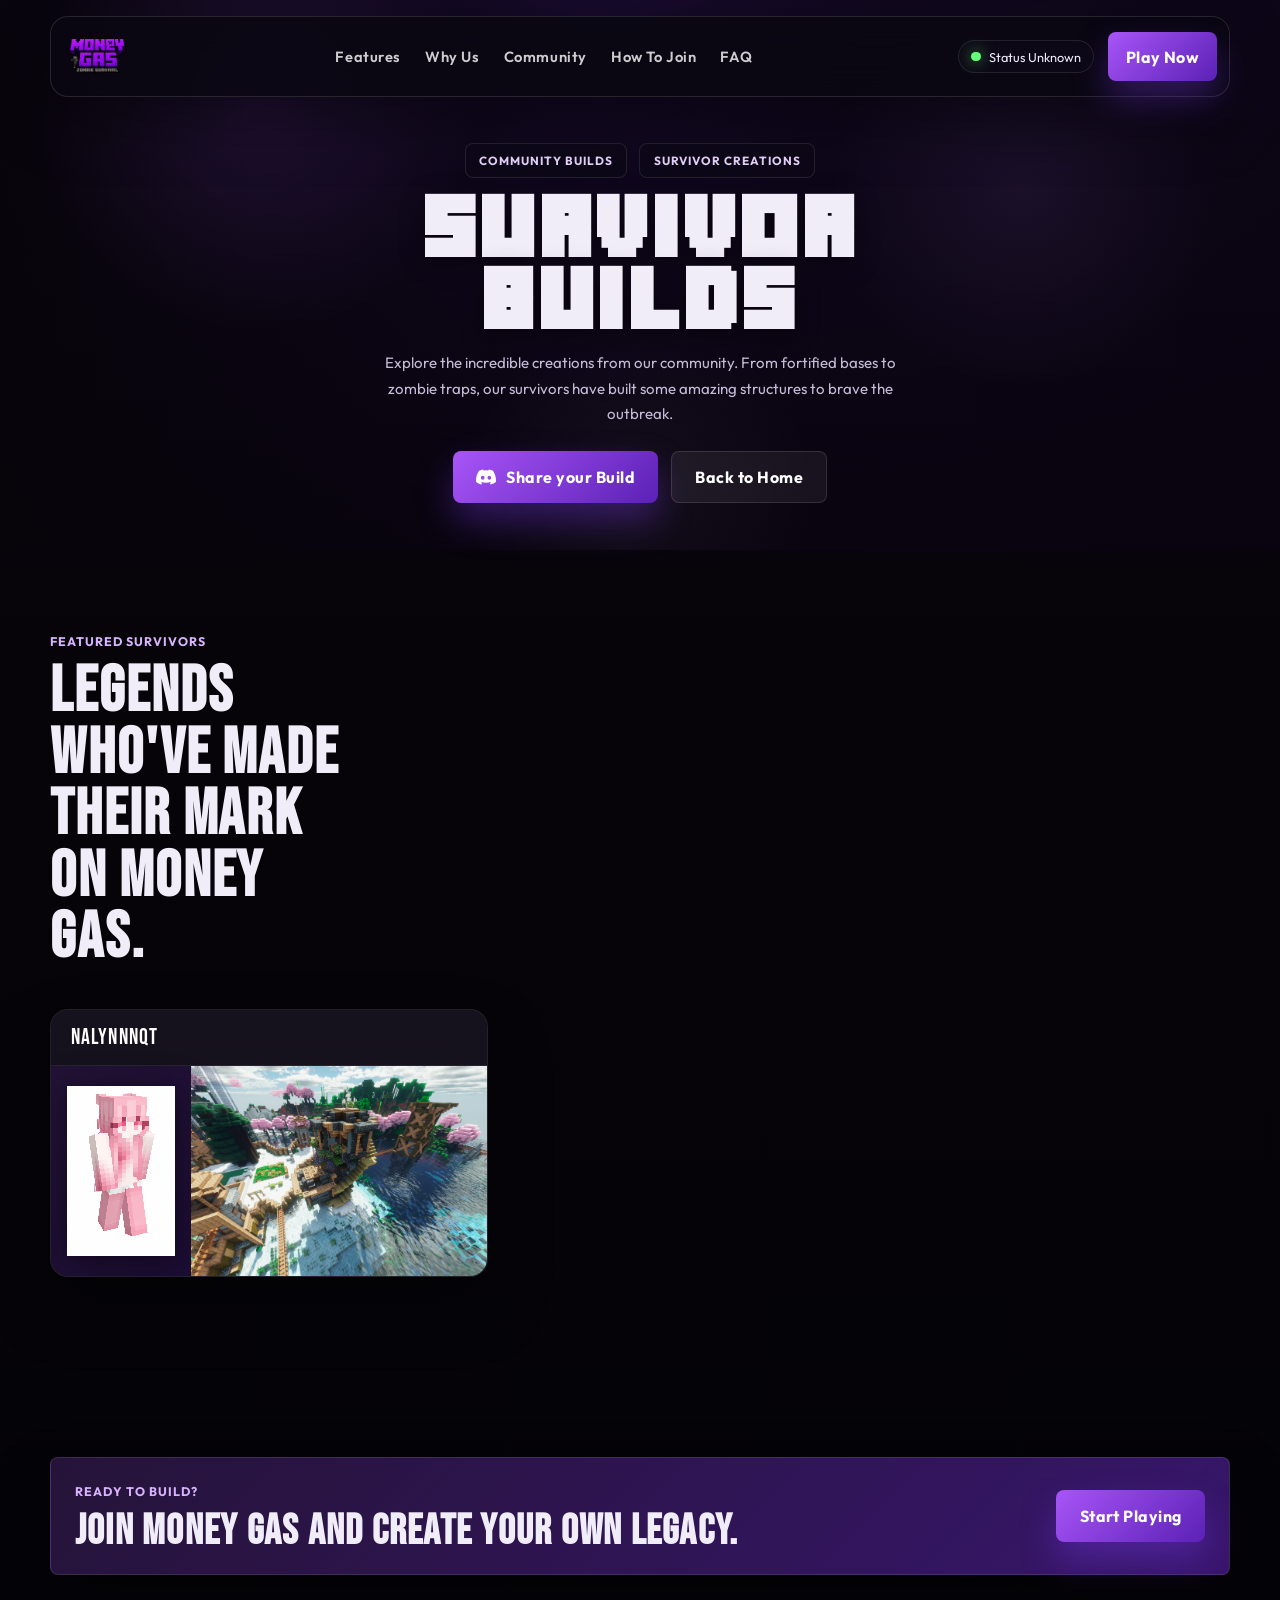
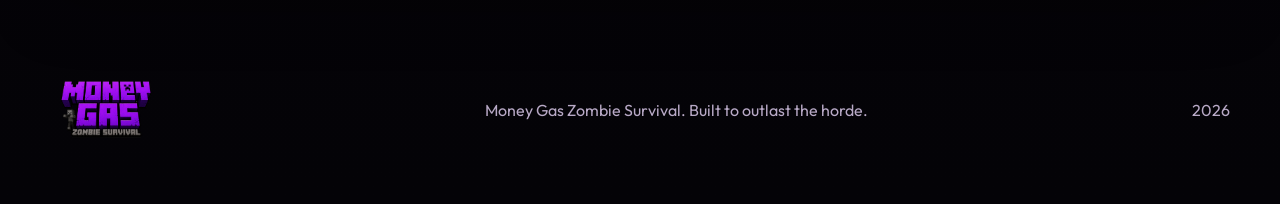
==== commit 33cbb189: "Add player name header and fix skin styling Co-authored-by: CommandCodeBot <noreply@commandcode.ai>" ====
--- a/community.html
+++ b/community.html
@@ -85,17 +85,22 @@
         </div>
 
         <div class="player-cards-grid">
-          <a href="player4.html" class="player-card reveal">
-            <div class="player-card-skin">
-              <img src="img/players/player4.png" alt="Player 4 skin">
+          <div class="player-card reveal">
+            <div class="player-card-header">
+              <span class="player-name">Nalynnnqt</span>
             </div>
-            <div class="player-card-preview">
-              <img src="img/player4builds/treehouse.png" alt="Tree House build preview">
-              <div class="player-card-overlay">
-                <span>View Builds</span>
+            <a href="player4.html" class="player-card-body">
+              <div class="player-card-skin">
+                <img src="img/players/player4.png" alt="Nalynnnqt skin">
               </div>
-            </div>
-          </a>
+              <div class="player-card-preview">
+                <img src="img/player4builds/treehouse.png" alt="Tree House build preview">
+                <div class="player-card-overlay">
+                  <span>View Builds</span>
+                </div>
+              </div>
+            </a>
+          </div>
         </div>
       </section>
 
--- a/style.css
+++ b/style.css
@@ -555,8 +555,6 @@
 }
 
 .player-card {
-  display: grid;
-  grid-template-columns: auto 1fr;
   border: 1px solid rgba(255, 255, 255, 0.1);
   border-radius: var(--radius-lg);
   background: var(--panel);
@@ -564,7 +562,6 @@
   overflow: hidden;
   box-shadow: var(--shadow);
   transition: transform 220ms ease, border-color 220ms ease, box-shadow 220ms ease;
-  cursor: pointer;
 }
 
 .player-card:hover {
@@ -573,14 +570,40 @@
   box-shadow: 0 16px 40px rgba(168, 85, 247, 0.25);
 }
 
+.player-card-header {
+  padding: 0.9rem 1.25rem;
+  background: rgba(255, 255, 255, 0.04);
+  border-bottom: 1px solid rgba(255, 255, 255, 0.08);
+}
+
+.player-name {
+  font-family: "Bebas Neue", Impact, sans-serif;
+  font-size: 1.4rem;
+  letter-spacing: 0.05em;
+  color: #fff;
+}
+
+.player-card-body {
+  display: grid;
+  grid-template-columns: auto 1fr;
+  cursor: pointer;
+}
+
+.player-card-body:hover .player-card-preview img {
+  transform: scale(1.08);
+}
+
+.player-card-body:hover .player-card-overlay {
+  opacity: 1;
+}
+
 .player-card-skin {
   width: 140px;
-  background: rgba(255, 255, 255, 0.03);
-  border-right: 1px solid rgba(255, 255, 255, 0.08);
   display: flex;
   align-items: center;
   justify-content: center;
-  padding: 1rem;
+  padding: 1.25rem 1rem;
+  background: linear-gradient(135deg, rgba(168, 85, 247, 0.15), rgba(76, 29, 149, 0.25));
 }
 
 .player-card-skin img {
@@ -593,6 +616,7 @@
 .player-card-preview {
   position: relative;
   overflow: hidden;
+  min-height: 180px;
 }
 
 .player-card-preview img {
@@ -602,10 +626,6 @@
   transition: transform 400ms ease;
 }
 
-.player-card:hover .player-card-preview img {
-  transform: scale(1.08);
-}
-
 .player-card-overlay {
   position: absolute;
   inset: 0;
@@ -615,10 +635,6 @@
   justify-content: center;
   opacity: 0;
   transition: opacity 220ms ease;
-}
-
-.player-card:hover .player-card-overlay {
-  opacity: 1;
 }
 
 .player-card-overlay span {
@@ -1204,14 +1220,13 @@
     grid-template-columns: 1fr;
   }
 
-  .player-card {
+  .player-card-body {
     grid-template-columns: 1fr;
   }
 
   .player-card-skin {
     width: 100%;
     padding: 1.5rem;
-    border-right: none;
     border-bottom: 1px solid rgba(255, 255, 255, 0.08);
   }
 
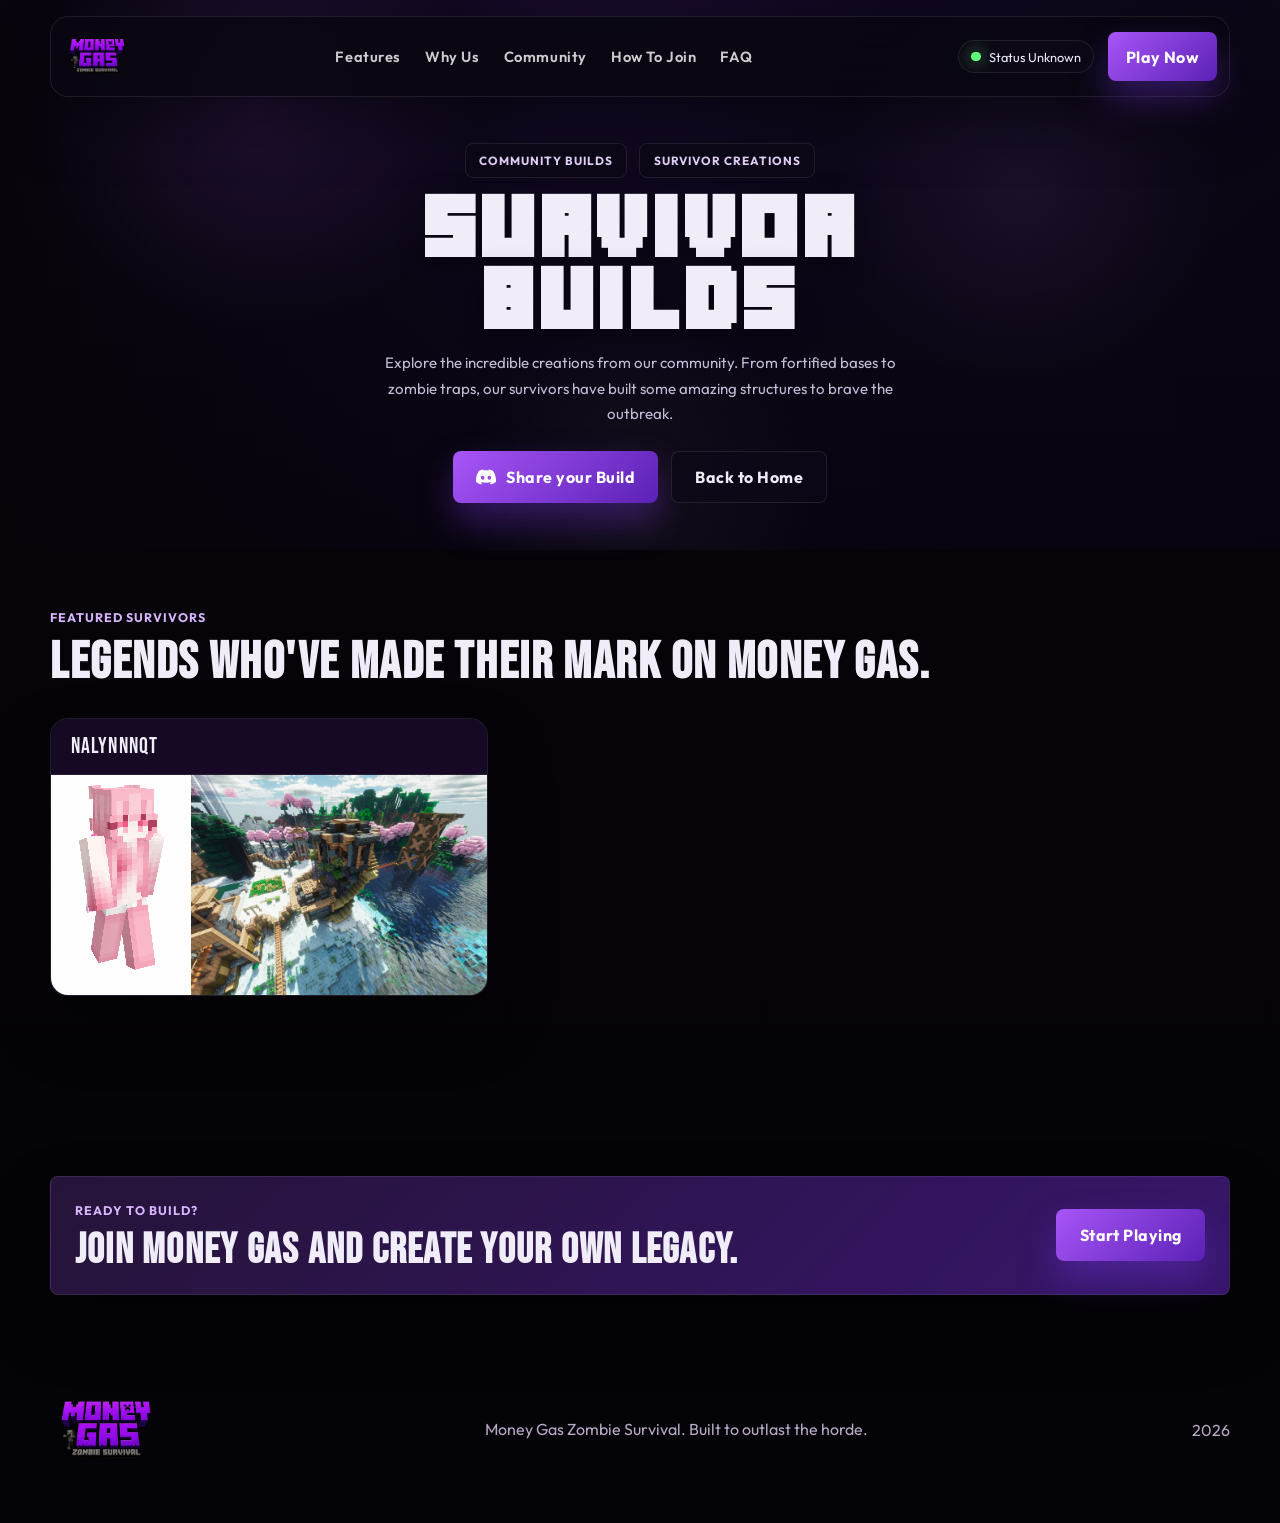
==== commit 405e002b: "Update Money Gas site layout" ====
--- a/community.html
+++ b/community.html
@@ -125,4 +125,4 @@
   <script src="script.js"></script>
 </body>
 
-</html>+</html>
--- a/style.css
+++ b/style.css
@@ -6,6 +6,20 @@
   --line: rgba(255, 255, 255, 0.09);
   --text: #f0edf8;
   --muted: #c4bcd6;
+  --body-bg:
+    radial-gradient(circle at top, rgba(124, 58, 237, 0.22), transparent 30%),
+    linear-gradient(180deg, #0d0816 0%, #060409 35%, #040307 100%);
+  --grid-line: rgba(255, 255, 255, 0.02);
+  --grid-mask: linear-gradient(180deg, rgba(0, 0, 0, 0.55), transparent 80%);
+  --topbar-bg: rgba(10, 7, 18, 0.88);
+  --nav-link: rgba(255, 255, 255, 0.8);
+  --nav-link-hover: #fff;
+  --hero-overlay:
+    linear-gradient(90deg, rgba(6, 4, 9, 0.94) 0%, rgba(8, 4, 14, 0.66) 44%, rgba(8, 4, 14, 0.86) 100%),
+    linear-gradient(180deg, rgba(76, 29, 149, 0.44) 0%, rgba(14, 5, 24, 0.7) 100%);
+  --hero-noise-blend: screen;
+  --status-text: #f0ecff;
+  --footer-muted: #b8a9c6;
   --purple-1: #a855f7;
   --purple-2: #7c3aed;
   --purple-3: #4c1d95;
@@ -36,11 +50,10 @@
 body {
   margin: 0;
   min-width: 320px;
-  background:
-    radial-gradient(circle at top, rgba(124, 58, 237, 0.22), transparent 30%),
-    linear-gradient(180deg, #0d0816 0%, #060409 35%, #040307 100%);
+  background: var(--body-bg);
   color: var(--text);
   font-family: "Outfit", "Segoe UI", sans-serif;
+  transition: background 240ms ease, color 240ms ease;
 }
 
 img,
@@ -69,10 +82,10 @@
   inset: 0;
   pointer-events: none;
   background-image:
-    linear-gradient(rgba(255, 255, 255, 0.02) 1px, transparent 1px),
-    linear-gradient(90deg, rgba(255, 255, 255, 0.02) 1px, transparent 1px);
+    linear-gradient(var(--grid-line) 1px, transparent 1px),
+    linear-gradient(90deg, var(--grid-line) 1px, transparent 1px);
   background-size: 42px 42px;
-  mask-image: linear-gradient(180deg, rgba(0, 0, 0, 0.55), transparent 80%);
+  mask-image: var(--grid-mask);
 }
 
 .topbar {
@@ -87,9 +100,9 @@
   gap: 0.65rem;
   min-height: 60px;
   padding: 0.4rem 0.75rem;
-  border: 1px solid rgba(255, 255, 255, 0.12);
+  border: 1px solid var(--line);
   border-radius: var(--radius-lg);
-  background: rgba(10, 7, 18, 0.88);
+  background: var(--topbar-bg);
   box-shadow: 0 24px 60px rgba(0, 0, 0, 0.42);
   backdrop-filter: blur(18px);
   transform: translateX(-50%);
@@ -115,7 +128,7 @@
 
 .nav a {
   position: relative;
-  color: rgba(255, 255, 255, 0.8);
+  color: var(--nav-link);
   transition: color 180ms ease;
 }
 
@@ -134,7 +147,7 @@
 
 .nav a:hover,
 .nav a:focus-visible {
-  color: #fff;
+  color: var(--nav-link-hover);
 }
 
 .nav a:hover::after,
@@ -157,7 +170,7 @@
 .faq-item,
 .cta-banner,
 .hero-stats article {
-  border: 1px solid rgba(255, 255, 255, 0.1);
+  border: 1px solid var(--line);
   background: var(--panel);
   backdrop-filter: blur(12px);
 }
@@ -168,7 +181,7 @@
   gap: 0.55rem;
   padding: 0.48rem 0.75rem;
   border-radius: 999px;
-  color: #f0ecff;
+  color: var(--status-text);
   font-size: 0.8rem;
   white-space: nowrap;
 }
@@ -212,18 +225,19 @@
 }
 
 .button-ghost {
-  background: rgba(255, 255, 255, 0.06);
+  background: var(--panel);
+  color: var(--text);
   box-shadow: none;
-  border: 1px solid rgba(255, 255, 255, 0.12);
+  border: 1px solid var(--line);
 }
 
 .nav-toggle {
   display: none;
   width: 48px;
   height: 48px;
-  border: 1px solid rgba(255, 255, 255, 0.12);
+  border: 1px solid var(--line);
   border-radius: var(--radius-sm);
-  background: rgba(255, 255, 255, 0.04);
+  background: var(--panel);
   cursor: pointer;
 }
 
@@ -232,7 +246,7 @@
   width: 18px;
   height: 2px;
   margin: 4px auto;
-  background: #fff;
+  background: var(--text);
   transition: transform 180ms ease, opacity 180ms ease;
 }
 
@@ -258,9 +272,7 @@
 }
 
 .hero-overlay {
-  background:
-    linear-gradient(90deg, rgba(6, 4, 9, 0.94) 0%, rgba(8, 4, 14, 0.66) 44%, rgba(8, 4, 14, 0.86) 100%),
-    linear-gradient(180deg, rgba(76, 29, 149, 0.44) 0%, rgba(14, 5, 24, 0.7) 100%);
+  background: var(--hero-overlay);
 }
 
 .hero-noise {
@@ -268,7 +280,7 @@
     radial-gradient(circle at 20% 20%, rgba(168, 85, 247, 0.12), transparent 20%),
     radial-gradient(circle at 80% 35%, rgba(192, 132, 252, 0.08), transparent 18%),
     radial-gradient(circle at 50% 90%, rgba(255, 255, 255, 0.04), transparent 22%);
-  mix-blend-mode: screen;
+  mix-blend-mode: var(--hero-noise-blend);
   will-change: transform;
 }
 
@@ -392,7 +404,7 @@
   display: block;
   margin-top: 0.4rem;
   font-size: 0.84rem;
-  color: #fff;
+  color: var(--text);
   line-height: 1.25;
   word-break: normal;
 }
@@ -488,9 +500,7 @@
 
 .hero-community {
   min-height: 60vh;
-  background:
-    radial-gradient(circle at top, rgba(124, 58, 237, 0.22), transparent 30%),
-    linear-gradient(180deg, #0d0816 0%, #060409 35%, #040307 100%);
+  background: var(--body-bg);
 }
 
 .hero-content-center {
@@ -555,7 +565,7 @@
 }
 
 .player-card {
-  border: 1px solid rgba(255, 255, 255, 0.1);
+  border: 1px solid var(--line);
   border-radius: var(--radius-lg);
   background: var(--panel);
   backdrop-filter: blur(12px);
@@ -572,15 +582,15 @@
 
 .player-card-header {
   padding: 0.9rem 1.25rem;
-  background: rgba(255, 255, 255, 0.04);
-  border-bottom: 1px solid rgba(255, 255, 255, 0.08);
+  background: var(--panel-strong);
+  border-bottom: 1px solid var(--line);
 }
 
 .player-name {
   font-family: "Bebas Neue", Impact, sans-serif;
   font-size: 1.4rem;
   letter-spacing: 0.05em;
-  color: #fff;
+  color: var(--text);
 }
 
 .player-card-body {
@@ -599,18 +609,18 @@
 
 .player-card-skin {
   width: 140px;
+  background: linear-gradient(135deg, rgba(168, 85, 247, 0.15), rgba(76, 29, 149, 0.25));
   display: flex;
   align-items: center;
   justify-content: center;
-  padding: 1.25rem 1rem;
-  background: linear-gradient(135deg, rgba(168, 85, 247, 0.15), rgba(76, 29, 149, 0.25));
+  overflow: hidden;
 }
 
 .player-card-skin img {
   width: 100%;
-  height: auto;
+  height: 100%;
+  object-fit: cover;
   image-rendering: pixelated;
-  filter: drop-shadow(0 4px 16px rgba(0, 0, 0, 0.5));
 }
 
 .player-card-preview {
@@ -655,7 +665,7 @@
 }
 
 .showcase-card {
-  border: 1px solid rgba(255, 255, 255, 0.1);
+  border: 1px solid var(--line);
   border-radius: var(--radius-lg);
   background: var(--panel);
   backdrop-filter: blur(12px);
@@ -736,25 +746,34 @@
 }
 
 .section-features-top {
-  display: grid;
-  grid-template-columns: minmax(0, 1fr) minmax(280px, 0.9fr);
-  gap: 1.25rem;
-  align-items: center;
   margin-bottom: 1rem;
 }
 
 .section-features-top .section-heading {
-  margin-bottom: 0;
+  max-width: 920px;
+  margin-bottom: 0.85rem;
+}
+
+.section-features .section-features-top h2 {
+  max-width: 28ch;
+  font-size: clamp(2.45rem, 4.3vw, 4.25rem);
+}
+
+.section-features-top .section-heading p {
+  max-width: 68ch;
+  margin: 0.45rem 0 0;
+  color: var(--muted);
+  font-size: 0.94rem;
+  line-height: 1.45;
 }
 
 .features-image {
-  margin: 0;
-  border: 1px solid rgba(255, 255, 255, 0.1);
+  width: min(100%, 960px);
+  margin: 0 auto;
   border-radius: var(--radius-lg);
   overflow: hidden;
-  background: var(--panel);
   box-shadow: var(--shadow);
-  min-height: 320px;
+  aspect-ratio: 1916 / 821;
 }
 
 .features-image img {
@@ -772,10 +791,32 @@
   max-width: 12ch;
 }
 
+.section-join,
+.section-faq,
+.section-builds {
+  padding-top: 3.5rem;
+}
+
+.section-join .section-heading,
+.section-faq .section-heading,
+.section-builds .section-heading {
+  max-width: none;
+  margin-bottom: 1.8rem;
+}
+
+.section-join h2,
+.section-faq h2,
+.section-builds h2 {
+  max-width: none;
+  font-size: clamp(2.35rem, 4.1vw, 3.55rem);
+  line-height: 0.98;
+}
+
 .feature-grid {
   display: grid;
   grid-template-columns: repeat(4, minmax(0, 1fr));
   gap: 1rem;
+  margin-top: 1rem;
 }
 
 .feature-card,
@@ -813,9 +854,19 @@
   background-size: cover;
   background-position: center center;
   background-repeat: no-repeat;
-  border: 1px solid rgba(255, 255, 255, 0.12);
+  border: 1px solid var(--line);
   overflow: hidden;
   box-shadow: var(--shadow);
+}
+
+.split-panel,
+.split-panel p,
+.split-panel .check-list li {
+  color: #f0edf8;
+}
+
+.split-panel .section-kicker {
+  color: #d8b4fe;
 }
 
 .split-stack {
@@ -842,7 +893,7 @@
   position: relative;
   padding-left: 1.4rem;
   margin-top: 0.8rem;
-  color: #e2d7f2;
+  color: var(--text);
 }
 
 .check-list li::before {
@@ -925,7 +976,7 @@
 }
 
 .community-panel {
-  border: 1px solid rgba(255, 255, 255, 0.1);
+  border: 1px solid var(--line);
   border-radius: var(--radius-lg);
   background: var(--panel);
   backdrop-filter: blur(12px);
@@ -959,9 +1010,9 @@
   align-items: center;
   gap: 0.6rem;
   padding: 1.2rem 0.8rem;
-  border: 1px solid rgba(255, 255, 255, 0.08);
+  border: 1px solid var(--line);
   border-radius: var(--radius-md);
-  background: rgba(255, 255, 255, 0.03);
+  background: var(--panel);
   transition: transform 220ms ease, border-color 220ms ease, box-shadow 220ms ease;
 }
 
@@ -981,7 +1032,7 @@
 .skin-card-name {
   font-size: 0.82rem;
   font-weight: 600;
-  color: #e2d7f2;
+  color: var(--text);
   text-align: center;
   word-break: break-word;
 }
@@ -1058,7 +1109,7 @@
 .footer p,
 .footer span {
   margin: 0;
-  color: #b8a9c6;
+  color: var(--footer-muted);
 }
 
 .reveal {
@@ -1108,7 +1159,6 @@
 @media (max-width: 1100px) {
   .hero-content,
   .section-split,
-  .section-features-top,
   .feature-grid,
   .join-grid {
     grid-template-columns: repeat(2, minmax(0, 1fr));
@@ -1177,10 +1227,6 @@
     grid-template-columns: 1fr;
   }
 
-  .features-image {
-    min-height: 240px;
-  }
-
   .feature-grid article:last-child,
   .join-grid article:last-child,
   .hero-stats article:last-child {
@@ -1226,13 +1272,14 @@
 
   .player-card-skin {
     width: 100%;
-    padding: 1.5rem;
+    height: 140px;
     border-bottom: 1px solid rgba(255, 255, 255, 0.08);
   }
 
   .player-card-skin img {
-    max-width: 120px;
-    margin: 0 auto;
+    width: 100%;
+    height: 100%;
+    object-fit: cover;
   }
 
   .player-card-preview {
